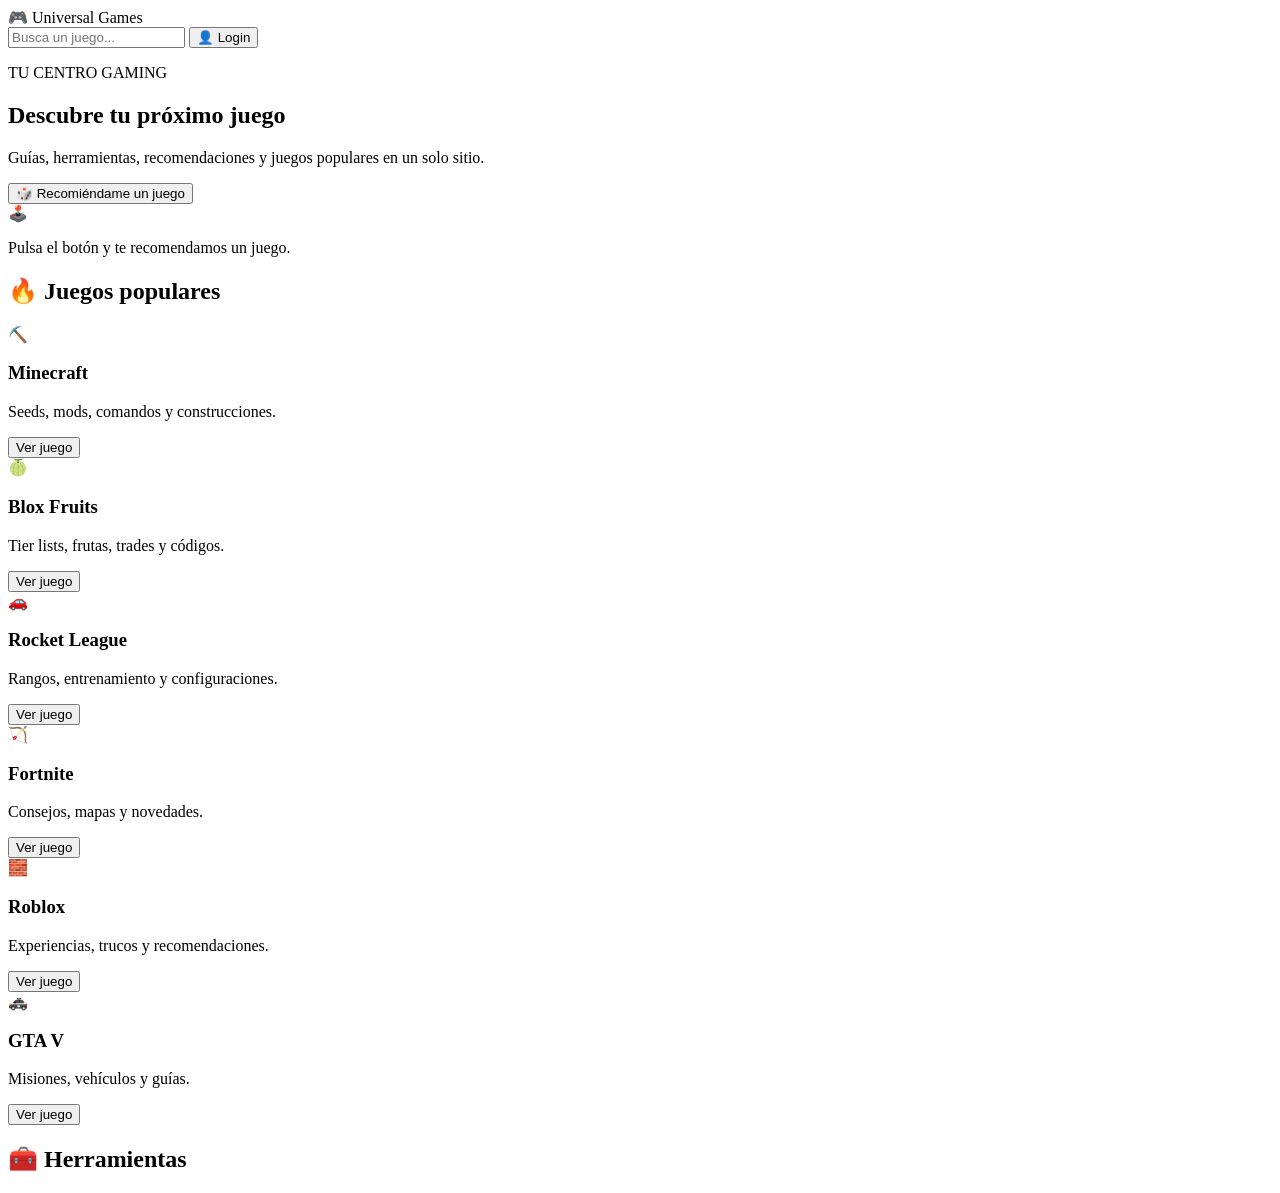
==== index.html @ b6d584dd "Add index.html for Universal Games website This commit adds a new HTML file for the Universal Games " ====
<!DOCTYPE html>
<html lang="es">
<head>
  <meta charset="UTF-8">
  <meta name="viewport" content="width=device-width, initial-scale=1.0">
  <title>Universal Games</title>
  <link rel="stylesheet" href="styles.css">
</head>

<body>

<header class="topbar">
  <div class="logo">🎮 Universal Games</div>

  <input
    id="searchInput"
    class="search"
    type="text"
    placeholder="Busca un juego..."
  >

  <button class="login-btn">👤 Login</button>
</header>


<main>

  <section class="hero">

    <div>
      <p class="eyebrow">TU CENTRO GAMING</p>

      <h1>Descubre tu próximo juego</h1>

      <p class="subtitle">
        Guías, herramientas, recomendaciones y juegos populares
        en un solo sitio.
      </p>

      <button id="recommendBtn" class="primary-btn">
        🎲 Recomiéndame un juego
      </button>
    </div>

    <div class="hero-card">
      <div class="controller">🕹️</div>

      <p id="recommendationText">
        Pulsa el botón y te recomendamos un juego.
      </p>
    </div>

  </section>


  <section>

    <div class="section-title-row">
      <h2>🔥 Juegos populares</h2>
      <span id="resultCount"></span>
    </div>


    <div id="gamesGrid" class="games-grid">


      <article class="game-card" data-name="Minecraft">

        <div class="game-icon">⛏️</div>

        <h3>Minecraft</h3>

        <p>
          Seeds, mods, comandos y construcciones.
        </p>

        <button onclick="showGame('Minecraft')">
          Ver juego
        </button>

      </article>


      <article class="game-card" data-name="Blox Fruits">

        <div class="game-icon">🍈</div>

        <h3>Blox Fruits</h3>

        <p>
          Tier lists, frutas, trades y códigos.
        </p>

        <button onclick="showGame('Blox Fruits')">
          Ver juego
        </button>

      </article>


      <article class="game-card" data-name="Rocket League">

        <div class="game-icon">🚗</div>

        <h3>Rocket League</h3>

        <p>
          Rangos, entrenamiento y configuraciones.
        </p>

        <button onclick="showGame('Rocket League')">
          Ver juego
        </button>

      </article>


      <article class="game-card" data-name="Fortnite">

        <div class="game-icon">🏹</div>

        <h3>Fortnite</h3>

        <p>
          Consejos, mapas y novedades.
        </p>

        <button onclick="showGame('Fortnite')">
          Ver juego
        </button>

      </article>


      <article class="game-card" data-name="Roblox">

        <div class="game-icon">🧱</div>

        <h3>Roblox</h3>

        <p>
          Experiencias, trucos y recomendaciones.
        </p>

        <button onclick="showGame('Roblox')">
          Ver juego
        </button>

      </article>


      <article class="game-card" data-name="GTA V">

        <div class="game-icon">🚓</div>

        <h3>GTA V</h3>

        <p>
          Misiones, vehículos y guías.
        </p>

        <button onclick="showGame('GTA V')">
          Ver juego
        </button>

      </article>

    </div>

  </section>


  <section class="tools-section">

    <h2>🧰 Herramientas</h2>
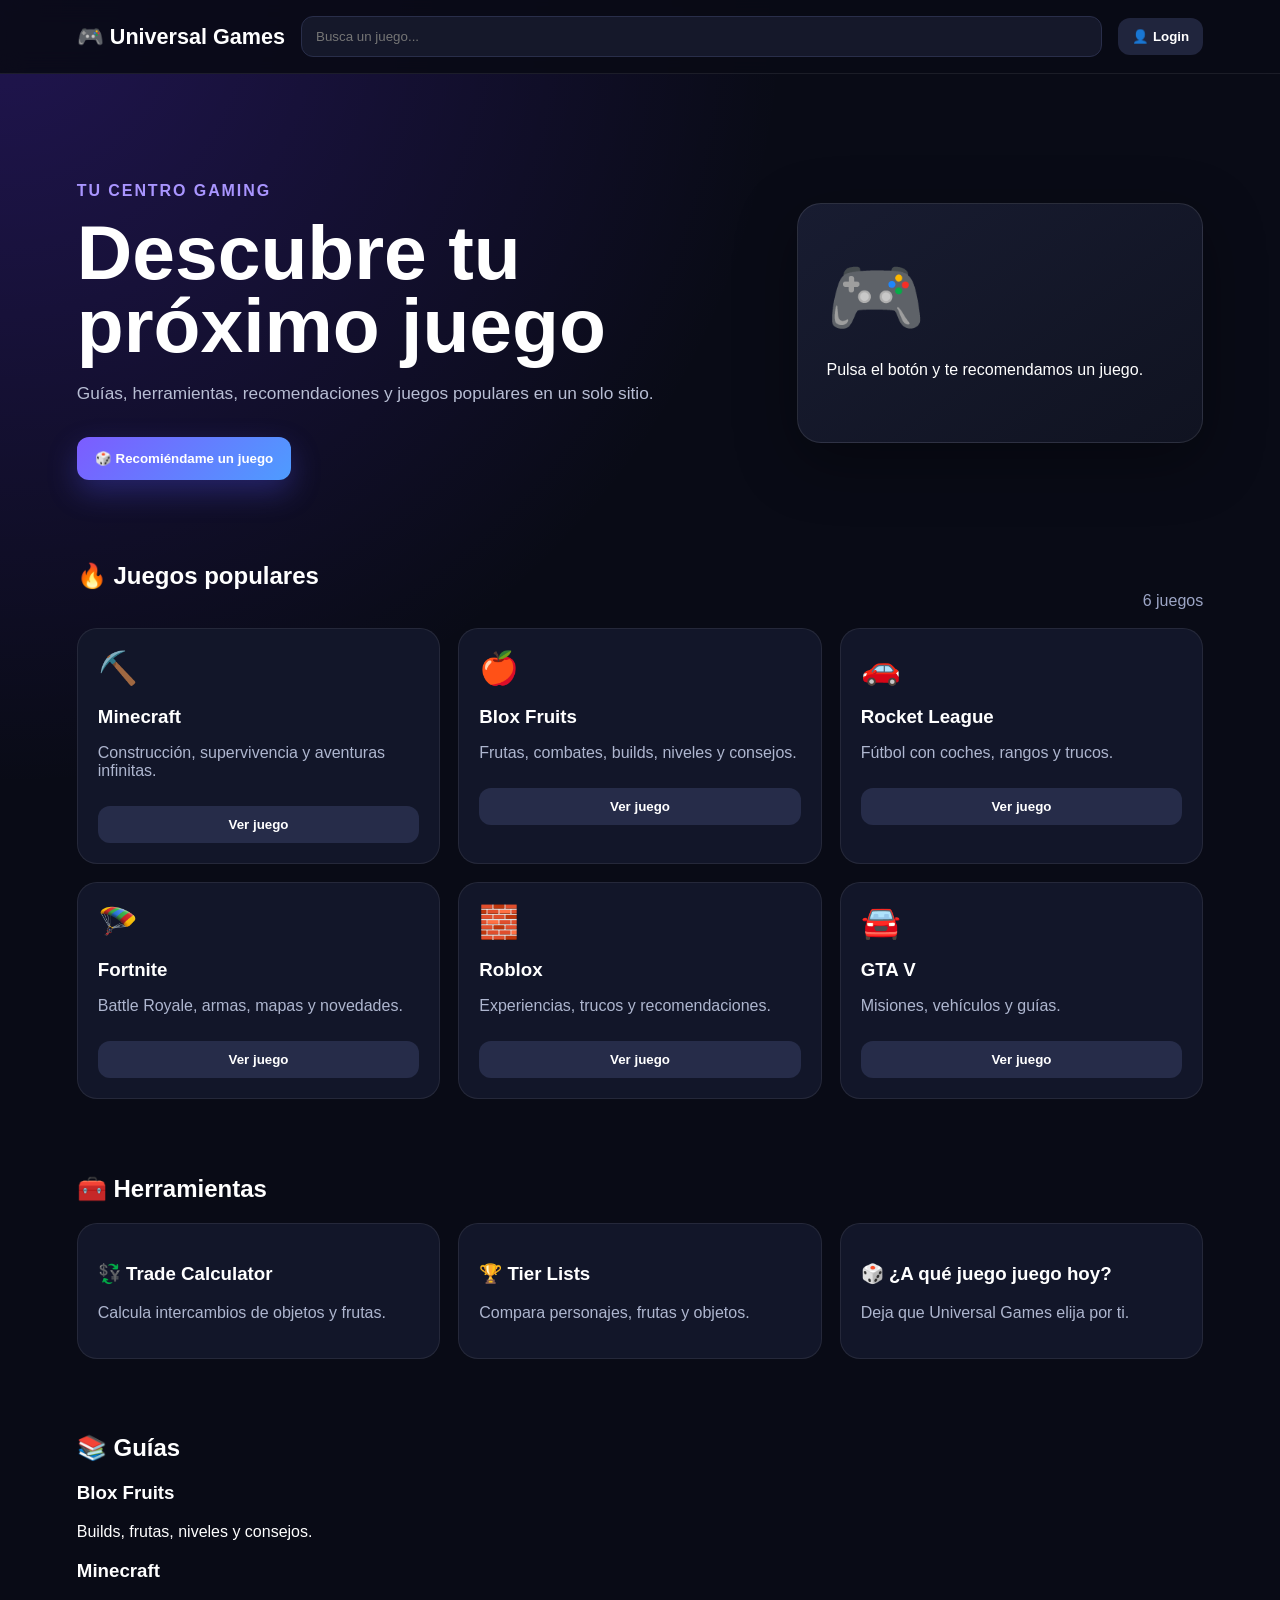
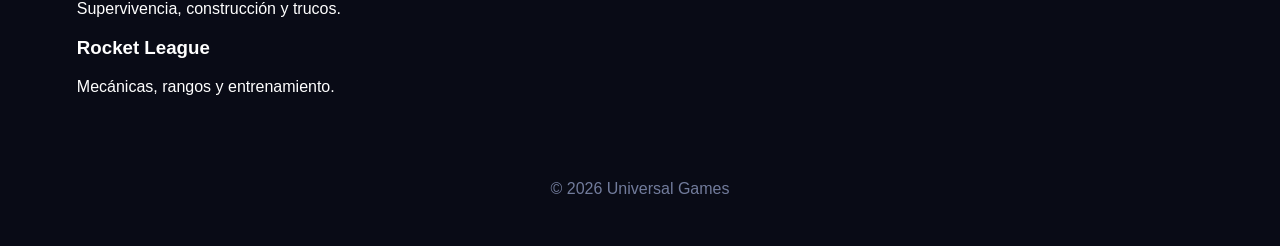
==== commit 9a6ece53: "Refactor index.html for better structure Refactor HTML structure for improved readability and organi" ====
--- a/index.html
+++ b/index.html
@@ -2,176 +2,513 @@
 <html lang="es">
 <head>
   <meta charset="UTF-8">
-  <meta name="viewport" content="width=device-width, initial-scale=1.0">
+
+  <meta
+    name="viewport"
+    content="width=device-width, initial-scale=1.0"
+  >
+
   <title>Universal Games</title>
+
+  <meta
+    name="description"
+    content="Universal Games: recomendaciones, guías, herramientas y juegos populares como Minecraft, Blox Fruits, Rocket League, Fortnite, Roblox y GTA V."
+  >
+
   <link rel="stylesheet" href="styles.css">
 </head>
 
 <body>
 
-<header class="topbar">
-  <div class="logo">🎮 Universal Games</div>
-
-  <input
-    id="searchInput"
-    class="search"
-    type="text"
-    placeholder="Busca un juego..."
-  >
-
-  <button class="login-btn">👤 Login</button>
-</header>
-
-
-<main>
-
-  <section class="hero">
-
-    <div>
-      <p class="eyebrow">TU CENTRO GAMING</p>
-
-      <h1>Descubre tu próximo juego</h1>
-
-      <p class="subtitle">
-        Guías, herramientas, recomendaciones y juegos populares
-        en un solo sitio.
-      </p>
-
-      <button id="recommendBtn" class="primary-btn">
-        🎲 Recomiéndame un juego
-      </button>
+  <header class="topbar">
+    <div class="logo">
+      🎮 Universal Games
     </div>
 
-    <div class="hero-card">
-      <div class="controller">🕹️</div>
-
-      <p id="recommendationText">
-        Pulsa el botón y te recomendamos un juego.
-      </p>
-    </div>
-
-  </section>
-
-
-  <section>
-
-    <div class="section-title-row">
-      <h2>🔥 Juegos populares</h2>
-      <span id="resultCount"></span>
-    </div>
-
-
-    <div id="gamesGrid" class="games-grid">
-
-
-      <article class="game-card" data-name="Minecraft">
-
-        <div class="game-icon">⛏️</div>
-
-        <h3>Minecraft</h3>
-
-        <p>
-          Seeds, mods, comandos y construcciones.
+    <input
+      id="searchInput"
+      class="search"
+      type="text"
+      placeholder="Busca un juego..."
+    >
+
+    <button class="login-btn">
+      👤 Login
+    </button>
+  </header>
+
+
+  <main>
+
+    <section class="hero">
+
+      <div>
+        <p class="eyebrow">
+          TU CENTRO GAMING
         </p>
 
-        <button onclick="showGame('Minecraft')">
-          Ver juego
+        <h1>
+          Descubre tu próximo juego
+        </h1>
+
+        <p class="subtitle">
+          Guías, herramientas, recomendaciones
+          y juegos populares en un solo sitio.
+        </p>
+
+        <button
+          id="recommendBtn"
+          class="primary-btn"
+        >
+          🎲 Recomiéndame un juego
         </button>
-
-      </article>
-
-
-      <article class="game-card" data-name="Blox Fruits">
-
-        <div class="game-icon">🍈</div>
-
-        <h3>Blox Fruits</h3>
-
-        <p>
-          Tier lists, frutas, trades y códigos.
+      </div>
+
+      <div class="hero-card">
+        <div class="controller">
+          🎮
+        </div>
+
+        <p id="recommendationText">
+          Pulsa el botón y te recomendamos un juego.
         </p>
-
-        <button onclick="showGame('Blox Fruits')">
-          Ver juego
-        </button>
-
-      </article>
-
-
-      <article class="game-card" data-name="Rocket League">
-
-        <div class="game-icon">🚗</div>
-
-        <h3>Rocket League</h3>
-
-        <p>
-          Rangos, entrenamiento y configuraciones.
-        </p>
-
-        <button onclick="showGame('Rocket League')">
-          Ver juego
-        </button>
-
-      </article>
-
-
-      <article class="game-card" data-name="Fortnite">
-
-        <div class="game-icon">🏹</div>
-
-        <h3>Fortnite</h3>
-
-        <p>
-          Consejos, mapas y novedades.
-        </p>
-
-        <button onclick="showGame('Fortnite')">
-          Ver juego
-        </button>
-
-      </article>
-
-
-      <article class="game-card" data-name="Roblox">
-
-        <div class="game-icon">🧱</div>
-
-        <h3>Roblox</h3>
-
-        <p>
-          Experiencias, trucos y recomendaciones.
-        </p>
-
-        <button onclick="showGame('Roblox')">
-          Ver juego
-        </button>
-
-      </article>
-
-
-      <article class="game-card" data-name="GTA V">
-
-        <div class="game-icon">🚓</div>
-
-        <h3>GTA V</h3>
-
-        <p>
-          Misiones, vehículos y guías.
-        </p>
-
-        <button onclick="showGame('GTA V')">
-          Ver juego
-        </button>
-
-      </article>
-
-    </div>
-
-  </section>
-
-
-  <section class="tools-section">
-
-    <h2>🧰 Herramientas</h2>
-
-   
+      </div>
+
+    </section>
+
+
+    <section>
+
+      <div class="section-title-row">
+        <h2>
+          🔥 Juegos populares
+        </h2>
+
+        <span id="resultCount">
+          6 juegos
+        </span>
+      </div>
+
+
+      <div class="games-grid">
+
+        <article
+          class="game-card"
+          data-name="Minecraft"
+        >
+          <div class="game-icon">
+            ⛏️
+          </div>
+
+          <h3>
+            Minecraft
+          </h3>
+
+          <p>
+            Construcción, supervivencia
+            y aventuras infinitas.
+          </p>
+
+          <button
+            onclick="showGame('Minecraft')"
+          >
+            Ver juego
+          </button>
+        </article>
+
+
+        <article
+          class="game-card"
+          data-name="Blox Fruits"
+        >
+          <div class="game-icon">
+            🍎
+          </div>
+
+          <h3>
+            Blox Fruits
+          </h3>
+
+          <p>
+            Frutas, combates, builds,
+            niveles y consejos.
+          </p>
+
+          <button
+            onclick="showGame('Blox Fruits')"
+          >
+            Ver juego
+          </button>
+        </article>
+
+
+        <article
+          class="game-card"
+          data-name="Rocket League"
+        >
+          <div class="game-icon">
+            🚗
+          </div>
+
+          <h3>
+            Rocket League
+          </h3>
+
+          <p>
+            Fútbol con coches,
+            rangos y trucos.
+          </p>
+
+          <button
+            onclick="showGame('Rocket League')"
+          >
+            Ver juego
+          </button>
+        </article>
+
+
+        <article
+          class="game-card"
+          data-name="Fortnite"
+        >
+          <div class="game-icon">
+            🪂
+          </div>
+
+          <h3>
+            Fortnite
+          </h3>
+
+          <p>
+            Battle Royale,
+            armas, mapas y novedades.
+          </p>
+
+          <button
+            onclick="showGame('Fortnite')"
+          >
+            Ver juego
+          </button>
+        </article>
+
+
+        <article
+          class="game-card"
+          data-name="Roblox"
+        >
+          <div class="game-icon">
+            🧱
+          </div>
+
+          <h3>
+            Roblox
+          </h3>
+
+          <p>
+            Experiencias,
+            trucos y recomendaciones.
+          </p>
+
+          <button
+            onclick="showGame('Roblox')"
+          >
+            Ver juego
+          </button>
+        </article>
+
+
+        <article
+          class="game-card"
+          data-name="GTA V"
+        >
+          <div class="game-icon">
+            🚘
+          </div>
+
+          <h3>
+            GTA V
+          </h3>
+
+          <p>
+            Misiones,
+            vehículos y guías.
+          </p>
+
+          <button
+            onclick="showGame('GTA V')"
+          >
+            Ver juego
+          </button>
+        </article>
+
+      </div>
+
+    </section>
+
+
+    <section class="tools-section">
+
+      <h2>
+        🧰 Herramientas
+      </h2>
+
+      <div class="tools-grid">
+
+        <div
+          class="tool-card"
+          onclick="showTool('Trade Calculator')"
+        >
+          <h3>
+            💱 Trade Calculator
+          </h3>
+
+          <p>
+            Calcula intercambios
+            de objetos y frutas.
+          </p>
+        </div>
+
+
+        <div
+          class="tool-card"
+          onclick="showTool('Tier Lists')"
+        >
+          <h3>
+            🏆 Tier Lists
+          </h3>
+
+          <p>
+            Compara personajes,
+            frutas y objetos.
+          </p>
+        </div>
+
+
+        <div
+          class="tool-card"
+          onclick="randomGame()"
+        >
+          <h3>
+            🎲 ¿A qué juego juego hoy?
+          </h3>
+
+          <p>
+            Deja que Universal Games
+            elija por ti.
+          </p>
+        </div>
+
+      </div>
+
+    </section>
+
+
+    <section class="guides-section">
+
+      <h2>
+        📚 Guías
+      </h2>
+
+      <div class="guides-grid">
+
+        <div class="guide-card">
+          <h3>
+            Blox Fruits
+          </h3>
+
+          <p>
+            Builds, frutas,
+            niveles y consejos.
+          </p>
+        </div>
+
+
+        <div class="guide-card">
+          <h3>
+            Minecraft
+          </h3>
+
+          <p>
+            Supervivencia,
+            construcción y trucos.
+          </p>
+        </div>
+
+
+        <div class="guide-card">
+          <h3>
+            Rocket League
+          </h3>
+
+          <p>
+            Mecánicas,
+            rangos y entrenamiento.
+          </p>
+        </div>
+
+      </div>
+
+    </section>
+
+  </main>
+
+
+  <footer>
+    <p>
+      © 2026 Universal Games
+    </p>
+  </footer>
+
+
+  <script>
+    document.addEventListener("DOMContentLoaded", function () {
+
+      const searchInput =
+        document.getElementById("searchInput");
+
+      const cards =
+        document.querySelectorAll(".game-card");
+
+      const resultCount =
+        document.getElementById("resultCount");
+
+      const recommendBtn =
+        document.getElementById("recommendBtn");
+
+      const recommendationText =
+        document.getElementById("recommendationText");
+
+
+      const games = [
+        "Minecraft",
+        "Blox Fruits",
+        "Rocket League",
+        "Fortnite",
+        "Roblox",
+        "GTA V"
+      ];
+
+
+      function updateCount() {
+
+        let visible = 0;
+
+        cards.forEach(function (card) {
+
+          if (card.style.display !== "none") {
+            visible++;
+          }
+
+        });
+
+        resultCount.textContent =
+          visible + " juegos";
+      }
+
+
+      searchInput.addEventListener(
+        "input",
+        function () {
+
+          const query =
+            searchInput.value
+              .trim()
+              .toLowerCase();
+
+          cards.forEach(function (card) {
+
+            const name =
+              card.dataset.name
+                .toLowerCase();
+
+            if (name.includes(query)) {
+
+              card.style.display = "";
+
+            } else {
+
+              card.style.display = "none";
+
+            }
+
+          });
+
+          updateCount();
+
+        }
+      );
+
+
+      recommendBtn.addEventListener(
+        "click",
+        function () {
+
+          const randomGame =
+            games[
+              Math.floor(
+                Math.random() * games.length
+              )
+            ];
+
+          recommendationText.textContent =
+            "🎮 Hoy te recomiendo jugar a: "
+            + randomGame;
+
+        }
+      );
+
+
+      updateCount();
+
+    });
+
+
+    function showGame(name) {
+
+      alert(
+        "🎮 Próximamente tendremos una página completa de "
+        + name
+      );
+
+    }
+
+
+    function showTool(name) {
+
+      alert(
+        "🧰 La herramienta "
+        + name
+        + " estará disponible próximamente."
+      );
+
+    }
+
+
+    function randomGame() {
+
+      const games = [
+        "Minecraft",
+        "Blox Fruits",
+        "Rocket League",
+        "Fortnite",
+        "Roblox",
+        "GTA V"
+      ];
+
+      const game =
+        games[
+          Math.floor(
+            Math.random() * games.length
+          )
+        ];
+
+      alert(
+        "🎲 Hoy podrías jugar a: "
+        + game
+      );
+
+    }
+  </script>
+
+</body>
+</html>
--- a/styles.css
+++ b/styles.css
@@ -0,0 +1,397 @@
+* {
+  box-sizing: border-box;
+}
+
+body {
+  margin: 0;
+  font-family: Arial, Helvetica, sans-serif;
+  background:
+    radial-gradient(circle at top left,
+    rgba(102, 51, 255, 0.25),
+    transparent 35%),
+    #090b16;
+  color: white;
+}
+
+/* BARRA SUPERIOR */
+
+.topbar {
+  position: sticky;
+  top: 0;
+  z-index: 10;
+
+  display: flex;
+  gap: 16px;
+  align-items: center;
+
+  padding: 16px 6vw;
+
+  background: rgba(9, 11, 22, 0.90);
+
+  backdrop-filter: blur(12px);
+
+  border-bottom:
+    1px solid rgba(255, 255, 255, 0.08);
+}
+
+.logo {
+  font-size: 1.35rem;
+  font-weight: 800;
+  white-space: nowrap;
+}
+
+.search {
+  flex: 1;
+  min-width: 0;
+
+  background: #15182a;
+  color: white;
+
+  border: 1px solid #292e4a;
+  border-radius: 12px;
+
+  padding: 12px 14px;
+
+  outline: none;
+}
+
+.search:focus {
+  border-color: #7c5cff;
+}
+
+.login-btn {
+  cursor: pointer;
+
+  padding: 11px 14px;
+
+  border: 0;
+  border-radius: 12px;
+
+  background: #20253d;
+  color: white;
+
+  font-weight: bold;
+}
+
+/* CONTENIDO */
+
+main {
+  width: min(1180px, 88vw);
+  margin: auto;
+}
+
+/* PORTADA */
+
+.hero {
+  min-height: 52vh;
+
+  display: grid;
+
+  grid-template-columns:
+    1.35fr 0.8fr;
+
+  gap: 36px;
+
+  align-items: center;
+
+  padding: 72px 0 42px;
+}
+
+.eyebrow {
+  color: #a995ff;
+
+  font-weight: 800;
+
+  letter-spacing: 0.12em;
+}
+
+h1 {
+  margin: 0 0 18px;
+
+  font-size:
+    clamp(2.5rem, 6vw, 5.5rem);
+
+  line-height: 0.95;
+}
+
+.subtitle {
+  color: #b8bed4;
+
+  max-width: 650px;
+
+  font-size: 1.08rem;
+
+  line-height: 1.6;
+}
+
+.primary-btn {
+  margin-top: 12px;
+
+  padding: 14px 18px;
+
+  cursor: pointer;
+
+  border: 0;
+
+  border-radius: 12px;
+
+  color: white;
+
+  font-weight: bold;
+
+  background:
+    linear-gradient(
+      135deg,
+      #7c5cff,
+      #4e9cff
+    );
+
+  box-shadow:
+    0 12px 30px
+    rgba(85, 87, 255, 0.30);
+}
+
+/* TARJETA PORTADA */
+
+.hero-card {
+  min-height: 240px;
+
+  background:
+    linear-gradient(
+      145deg,
+      #181c31,
+      #101321
+    );
+
+  border:
+    1px solid rgba(255,255,255,0.10);
+
+  border-radius: 24px;
+
+  padding: 28px;
+
+  display: flex;
+
+  flex-direction: column;
+
+  justify-content: center;
+
+  box-shadow:
+    0 18px 60px
+    rgba(0,0,0,0.35);
+}
+
+.controller {
+  font-size: 5rem;
+}
+
+/* JUEGOS */
+
+.section-title-row {
+  display: flex;
+
+  justify-content: space-between;
+
+  align-items: end;
+
+  gap: 20px;
+}
+
+#resultCount {
+  color: #9da6c6;
+}
+
+.games-grid {
+  display: grid;
+
+  grid-template-columns:
+    repeat(3, 1fr);
+
+  gap: 18px;
+
+  margin-top: 18px;
+}
+
+.game-card {
+  background:
+    rgba(20, 24, 43, 0.95);
+
+  border:
+    1px solid rgba(255,255,255,0.08);
+
+  border-radius: 20px;
+
+  padding: 20px;
+
+  transition:
+    transform 0.18s ease,
+    border-color 0.18s ease;
+}
+
+.game-card:hover {
+  transform: translateY(-4px);
+
+  border-color:
+    rgba(124, 92, 255, 0.65);
+}
+
+.game-icon {
+  font-size: 2rem;
+}
+
+.game-card h3 {
+  margin-bottom: 8px;
+}
+
+.game-card p {
+  color: #aeb6cf;
+}
+
+.game-card button {
+  margin-top: 10px;
+
+  width: 100%;
+
+  padding: 11px;
+
+  cursor: pointer;
+
+  border: 0;
+
+  border-radius: 12px;
+
+  background: #262c49;
+
+  color: white;
+
+  font-weight: bold;
+}
+
+.game-card button:hover {
+  background: #343c63;
+}
+
+/* HERRAMIENTAS */
+
+.tools-section {
+  padding-top: 56px;
+}
+
+.tools-grid {
+  display: grid;
+
+  grid-template-columns:
+    repeat(3, 1fr);
+
+  gap: 18px;
+
+  margin-top: 18px;
+}
+
+.tool-card {
+  background:
+    rgba(20, 24, 43, 0.95);
+
+  border:
+    1px solid rgba(255,255,255,0.08);
+
+  border-radius: 20px;
+
+  padding: 20px;
+}
+
+.tool-card:hover {
+  transform: translateY(-4px);
+
+  border-color:
+    rgba(124,92,255,0.65);
+}
+
+.tool-card p {
+  color: #aeb6cf;
+}
+
+/* GUIAS */
+
+.guides-section {
+  padding-top: 56px;
+}
+
+.guide-list {
+  display: grid;
+
+  gap: 12px;
+
+  margin-top: 16px;
+}
+
+.guide-list > div {
+  display: flex;
+
+  justify-content: space-between;
+
+  gap: 20px;
+
+  padding: 18px;
+
+  border-radius: 14px;
+
+  background: #14182b;
+
+  border:
+    1px solid rgba(255,255,255,0.07);
+}
+
+.guide-list span {
+  color: #aeb6cf;
+}
+
+/* PIE DE PAGINA */
+
+footer {
+  text-align: center;
+
+  color: #727c9c;
+
+  padding: 52px 20px 32px;
+}
+
+/* BUSCADOR */
+
+.hidden {
+  display: none;
+}
+
+/* MOVIL */
+
+@media (max-width: 800px) {
+
+  .topbar {
+    flex-wrap: wrap;
+  }
+
+  .search {
+    order: 3;
+    flex-basis: 100%;
+  }
+
+  .hero {
+    grid-template-columns: 1fr;
+
+    padding-top: 46px;
+  }
+
+  .games-grid {
+    grid-template-columns: 1fr;
+  }
+
+  .tools-grid {
+    grid-template-columns: 1fr;
+  }
+
+  .guide-list > div {
+    flex-direction: column;
+
+    gap: 6px;
+  }
+}
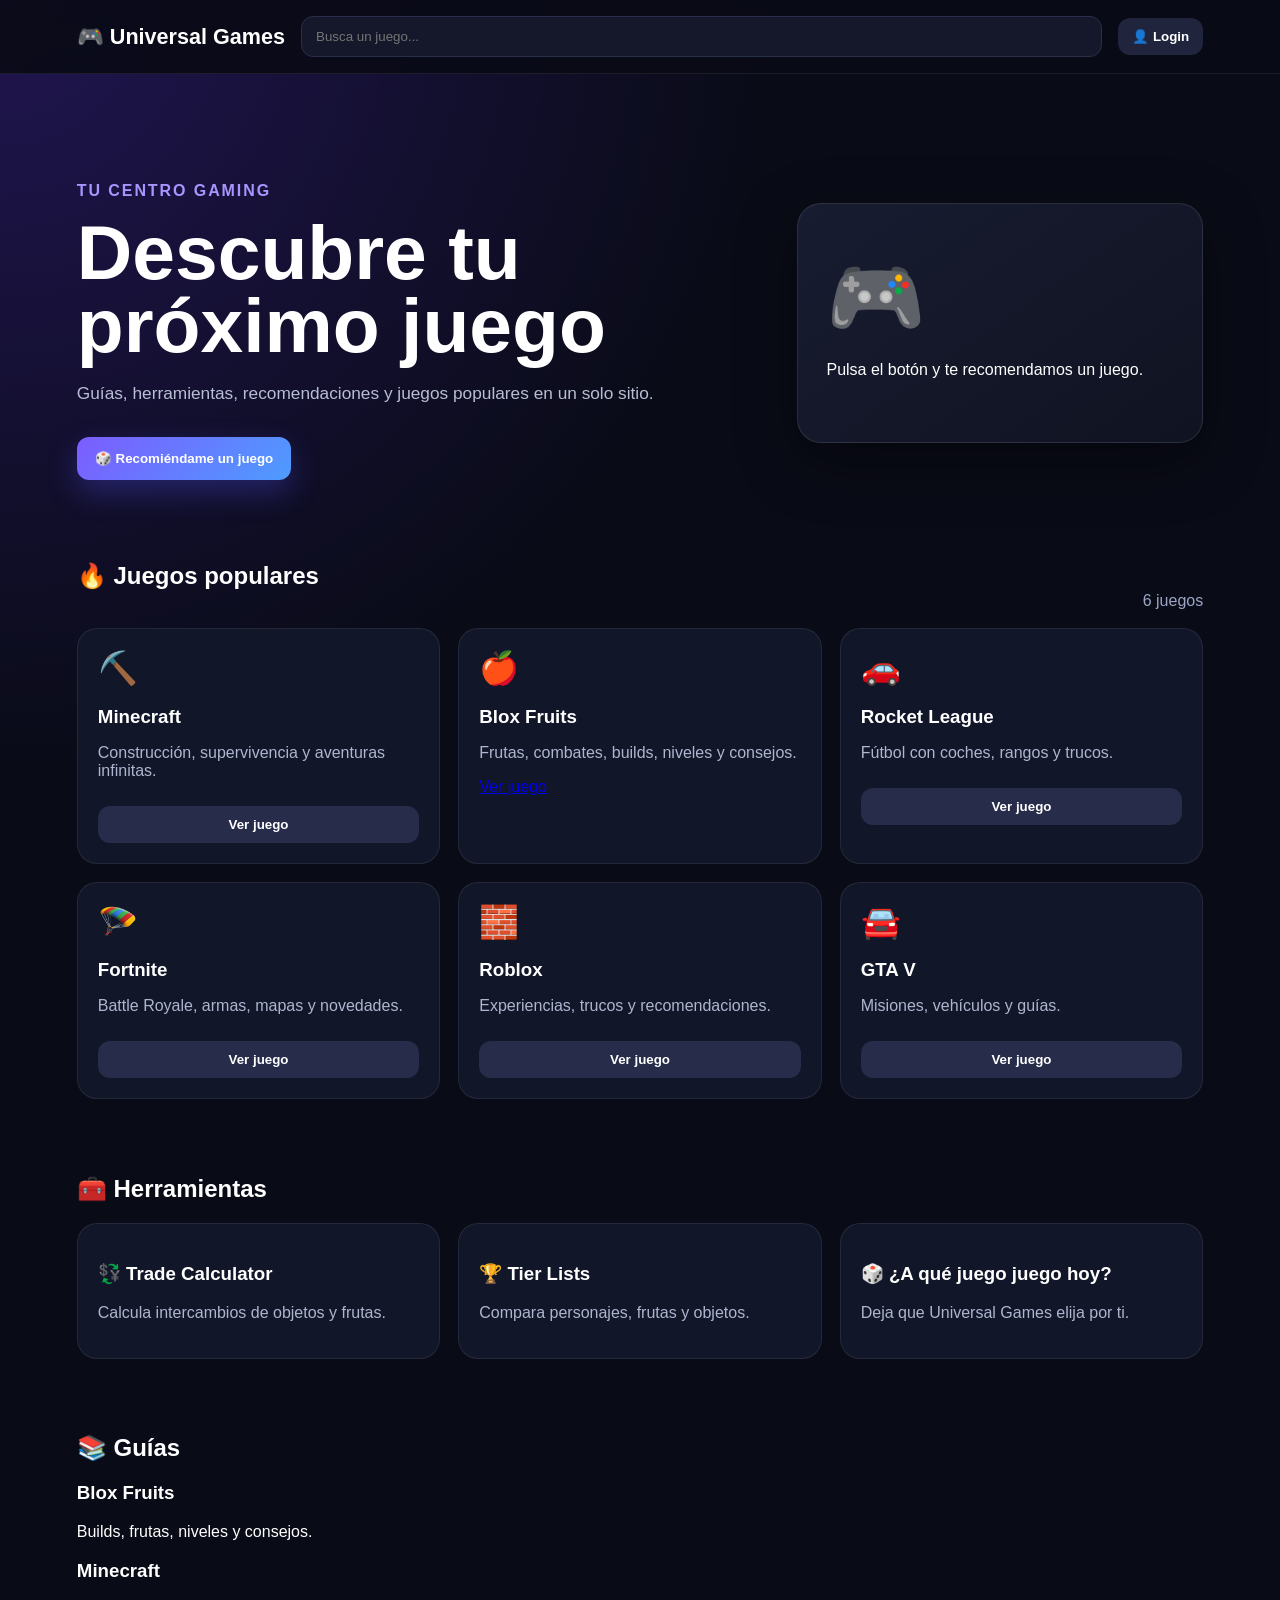
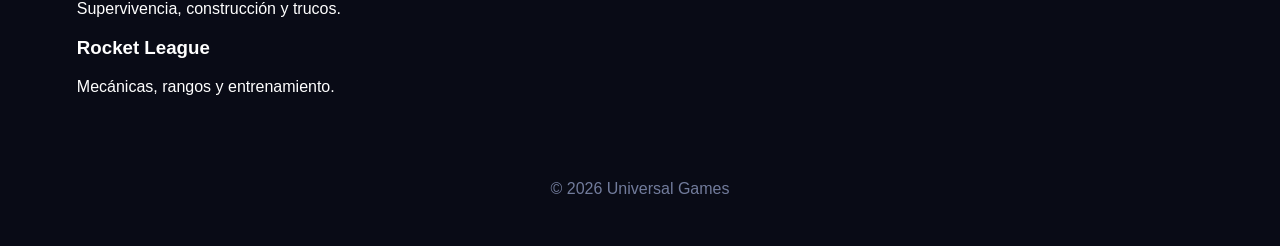
==== commit d079d3e9: "Replace button with link to 'Blox Fruits' page" ====
--- a/index.html
+++ b/index.html
@@ -134,11 +134,9 @@
             niveles y consejos.
           </p>
 
-          <button
-            onclick="showGame('Blox Fruits')"
-          >
-            Ver juego
-          </button>
+          <a href="blox-fruits.html">
+          Ver juego
+          </a>
         </article>
 
 
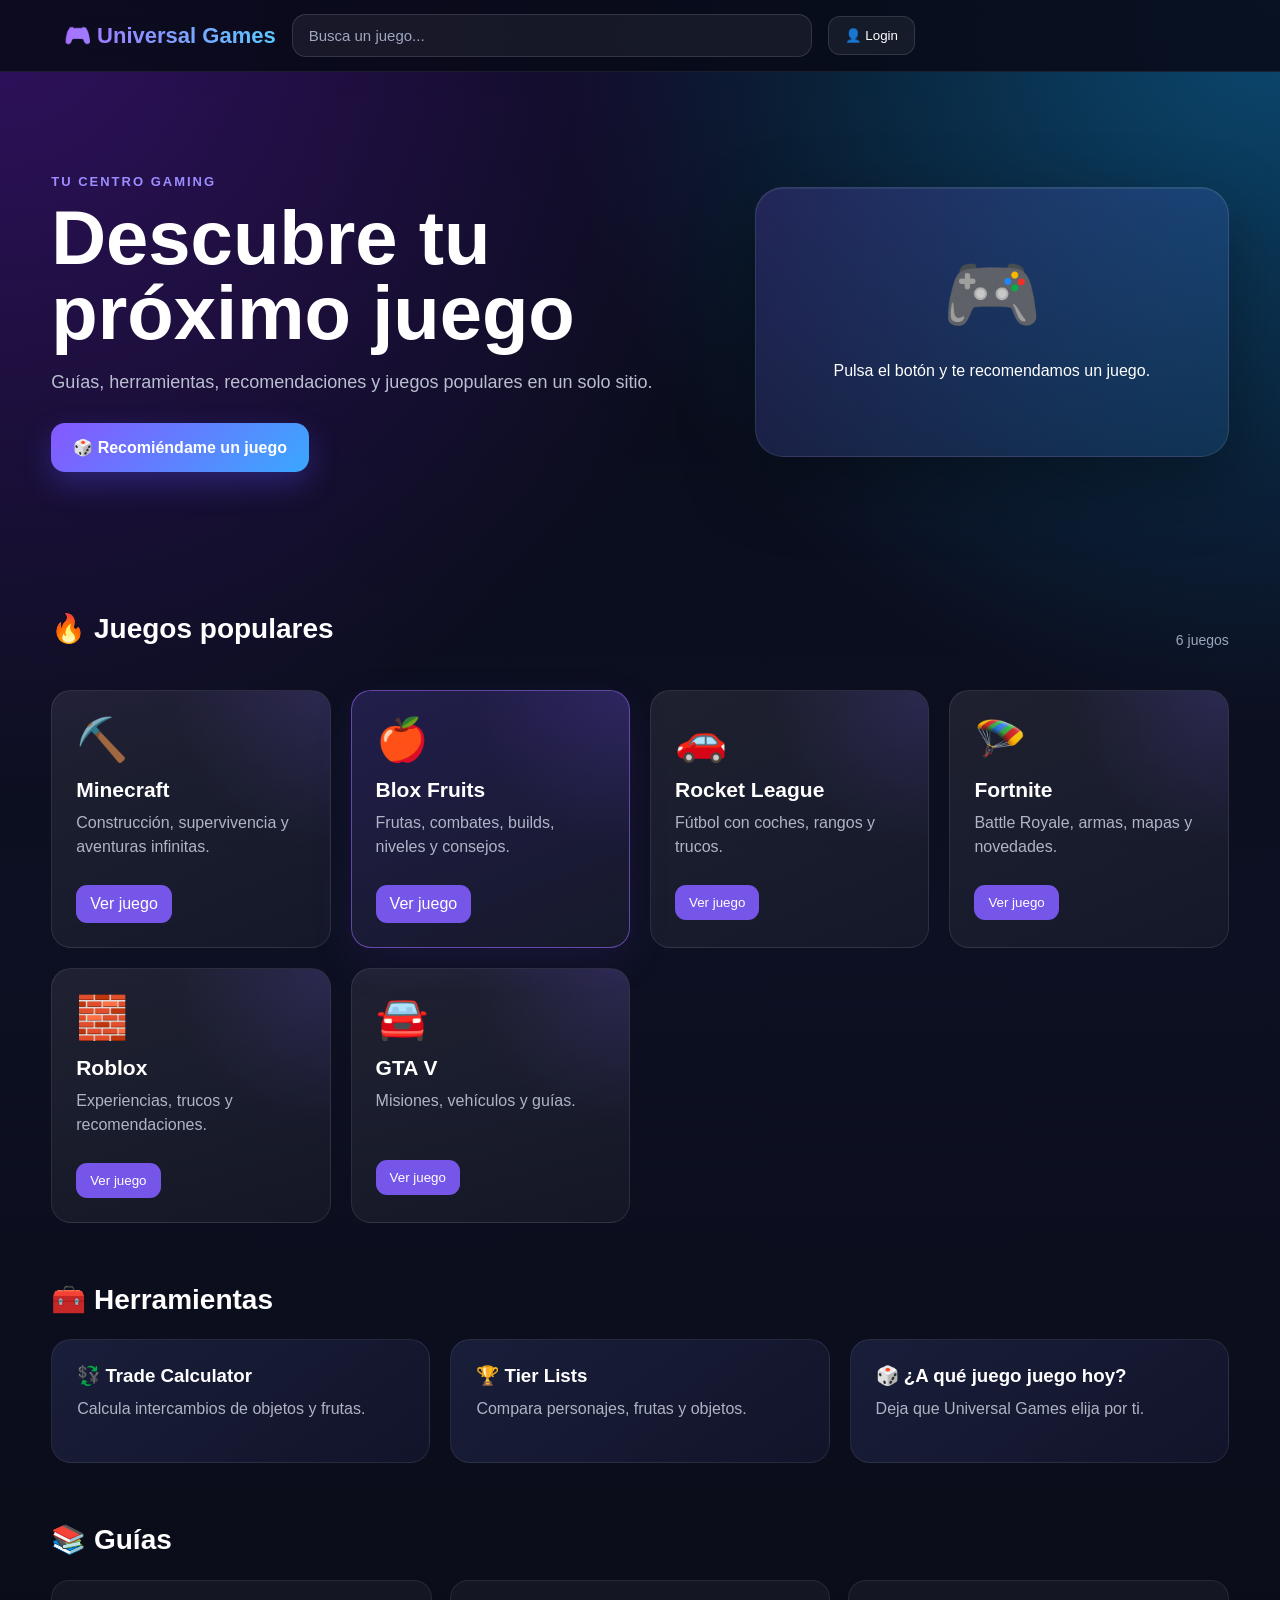
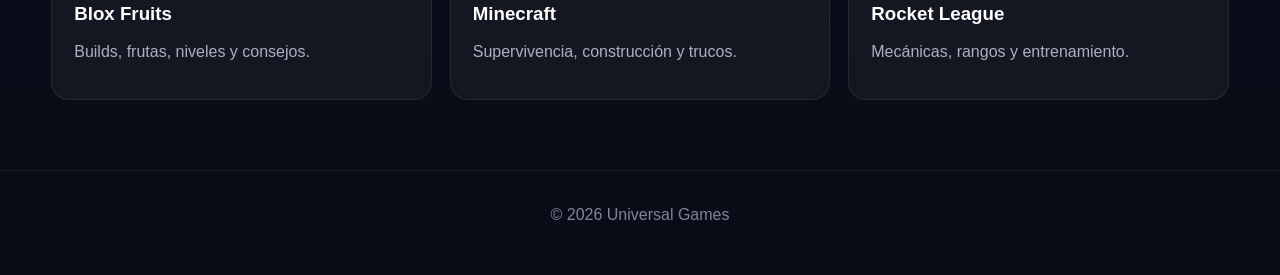
==== commit 44fb9d5c: "Replace button with link to Minecraft game" ====
--- a/index.html
+++ b/index.html
@@ -109,11 +109,10 @@
             y aventuras infinitas.
           </p>
 
-          <button
-            onclick="showGame('Minecraft')"
-          >
-            Ver juego
-          </button>
+          <a href="minecraft.html">Ver juego</a>
+          
+            
+          
         </article>
 
 
--- a/styles.css
+++ b/styles.css
@@ -1,397 +1,527 @@
 * {
   box-sizing: border-box;
+}
+
+html {
+  scroll-behavior: smooth;
 }
 
 body {
   margin: 0;
   font-family: Arial, Helvetica, sans-serif;
+  color: #ffffff;
   background:
-    radial-gradient(circle at top left,
-    rgba(102, 51, 255, 0.25),
-    transparent 35%),
-    #090b16;
-  color: white;
-}
-
-/* BARRA SUPERIOR */
+    radial-gradient(circle at top left, #30115f 0%, transparent 35%),
+    radial-gradient(circle at top right, #0b4a72 0%, transparent 32%),
+    linear-gradient(180deg, #080b18 0%, #0d1022 50%, #090b16 100%);
+  min-height: 100vh;
+}
+
+
+/* =========================
+   CABECERA
+========================= */
 
 .topbar {
   position: sticky;
   top: 0;
-  z-index: 10;
+  z-index: 1000;
 
   display: flex;
+  align-items: center;
   gap: 16px;
-  align-items: center;
-
-  padding: 16px 6vw;
-
-  background: rgba(9, 11, 22, 0.90);
-
-  backdrop-filter: blur(12px);
-
-  border-bottom:
-    1px solid rgba(255, 255, 255, 0.08);
+
+  padding: 14px 5%;
+
+  background: rgba(8, 11, 24, 0.88);
+  backdrop-filter: blur(14px);
+
+  border-bottom: 1px solid rgba(255,255,255,0.08);
 }
 
 .logo {
-  font-size: 1.35rem;
+  font-size: 22px;
   font-weight: 800;
   white-space: nowrap;
+
+  background: linear-gradient(
+    90deg,
+    #a970ff,
+    #5ac8ff
+  );
+
+  -webkit-background-clip: text;
+  -webkit-text-fill-color: transparent;
 }
 
 .search {
   flex: 1;
-  min-width: 0;
-
-  background: #15182a;
+  max-width: 520px;
+
+  padding: 12px 16px;
+
+  border: 1px solid rgba(255,255,255,0.12);
+  border-radius: 14px;
+
+  background: rgba(255,255,255,0.06);
   color: white;
 
-  border: 1px solid #292e4a;
+  outline: none;
+  font-size: 15px;
+}
+
+.search::placeholder {
+  color: #9fa7c0;
+}
+
+.search:focus {
+  border-color: #8a63ff;
+  box-shadow: 0 0 0 3px rgba(138,99,255,0.12);
+}
+
+.login-btn {
+  padding: 11px 16px;
+
+  border: 1px solid rgba(255,255,255,0.12);
   border-radius: 12px;
 
-  padding: 12px 14px;
-
-  outline: none;
-}
-
-.search:focus {
-  border-color: #7c5cff;
-}
-
-.login-btn {
+  color: white;
+  background: rgba(255,255,255,0.06);
+
   cursor: pointer;
-
-  padding: 11px 14px;
-
-  border: 0;
-  border-radius: 12px;
-
-  background: #20253d;
+}
+
+
+/* =========================
+   CONTENIDO GENERAL
+========================= */
+
+main {
+  width: min(1180px, 92%);
+  margin: auto;
+}
+
+section {
+  margin-bottom: 60px;
+}
+
+h1,
+h2,
+h3,
+p {
+  margin-top: 0;
+}
+
+h2 {
+  font-size: 28px;
+}
+
+
+/* =========================
+   HERO
+========================= */
+
+.hero {
+  min-height: 480px;
+
+  display: grid;
+  grid-template-columns: 1.4fr 1fr;
+  align-items: center;
+  gap: 40px;
+
+  padding: 70px 0 50px;
+}
+
+.eyebrow {
+  display: inline-block;
+
+  margin-bottom: 12px;
+
+  font-size: 13px;
+  font-weight: 800;
+  letter-spacing: 2px;
+
+  color: #9d8cff;
+}
+
+.hero h1 {
+  max-width: 700px;
+
+  margin-bottom: 18px;
+
+  font-size: clamp(42px, 7vw, 76px);
+  line-height: 0.98;
+}
+
+.subtitle {
+  max-width: 620px;
+
+  margin-bottom: 26px;
+
+  color: #b9bfd0;
+  font-size: 18px;
+  line-height: 1.6;
+}
+
+.primary-btn {
+  padding: 15px 22px;
+
+  border: none;
+  border-radius: 14px;
+
   color: white;
-
-  font-weight: bold;
-}
-
-/* CONTENIDO */
-
-main {
-  width: min(1180px, 88vw);
-  margin: auto;
-}
-
-/* PORTADA */
-
-.hero {
-  min-height: 52vh;
-
-  display: grid;
-
-  grid-template-columns:
-    1.35fr 0.8fr;
-
-  gap: 36px;
-
+  font-size: 16px;
+  font-weight: 700;
+
+  background: linear-gradient(
+    135deg,
+    #8657ff,
+    #3aa8ff
+  );
+
+  box-shadow: 0 12px 30px rgba(85,84,255,0.30);
+
+  cursor: pointer;
+
+  transition:
+    transform .2s ease,
+    box-shadow .2s ease;
+}
+
+.primary-btn:hover {
+  transform: translateY(-3px);
+  box-shadow: 0 18px 40px rgba(85,84,255,0.42);
+}
+
+.hero-card {
+  min-height: 270px;
+
+  display: flex;
+  flex-direction: column;
   align-items: center;
-
-  padding: 72px 0 42px;
-}
-
-.eyebrow {
-  color: #a995ff;
-
-  font-weight: 800;
-
-  letter-spacing: 0.12em;
-}
-
-h1 {
-  margin: 0 0 18px;
-
-  font-size:
-    clamp(2.5rem, 6vw, 5.5rem);
-
-  line-height: 0.95;
-}
-
-.subtitle {
-  color: #b8bed4;
-
-  max-width: 650px;
-
-  font-size: 1.08rem;
-
-  line-height: 1.6;
-}
-
-.primary-btn {
-  margin-top: 12px;
-
-  padding: 14px 18px;
-
-  cursor: pointer;
-
-  border: 0;
-
-  border-radius: 12px;
-
-  color: white;
-
-  font-weight: bold;
-
-  background:
-    linear-gradient(
-      135deg,
-      #7c5cff,
-      #4e9cff
-    );
-
-  box-shadow:
-    0 12px 30px
-    rgba(85, 87, 255, 0.30);
-}
-
-/* TARJETA PORTADA */
-
-.hero-card {
-  min-height: 240px;
+  justify-content: center;
+
+  padding: 30px;
+
+  border-radius: 28px;
 
   background:
     linear-gradient(
       145deg,
-      #181c31,
-      #101321
+      rgba(134,87,255,0.20),
+      rgba(58,168,255,0.12)
     );
 
-  border:
-    1px solid rgba(255,255,255,0.10);
-
-  border-radius: 24px;
-
-  padding: 28px;
-
-  display: flex;
-
-  flex-direction: column;
-
-  justify-content: center;
+  border: 1px solid rgba(255,255,255,0.10);
 
   box-shadow:
-    0 18px 60px
-    rgba(0,0,0,0.35);
+    0 25px 70px rgba(0,0,0,0.35),
+    inset 0 1px 0 rgba(255,255,255,0.08);
+
+  text-align: center;
 }
 
 .controller {
-  font-size: 5rem;
-}
-
-/* JUEGOS */
+  font-size: 80px;
+  margin-bottom: 20px;
+}
+
+
+/* =========================
+   TÍTULOS SECCIONES
+========================= */
 
 .section-title-row {
   display: flex;
-
+  align-items: center;
   justify-content: space-between;
-
-  align-items: end;
-
-  gap: 20px;
+  gap: 15px;
+
+  margin-bottom: 22px;
 }
 
 #resultCount {
-  color: #9da6c6;
-}
+  color: #9da6be;
+  font-size: 14px;
+}
+
+
+/* =========================
+   TARJETAS DE JUEGOS
+========================= */
 
 .games-grid {
   display: grid;
-
   grid-template-columns:
-    repeat(3, 1fr);
-
-  gap: 18px;
-
-  margin-top: 18px;
+    repeat(auto-fit, minmax(220px, 1fr));
+  gap: 20px;
 }
 
 .game-card {
+  position: relative;
+  overflow: hidden;
+
+  padding: 24px;
+
+  border-radius: 20px;
+
   background:
-    rgba(20, 24, 43, 0.95);
-
-  border:
-    1px solid rgba(255,255,255,0.08);
-
-  border-radius: 20px;
-
-  padding: 20px;
+    linear-gradient(
+      160deg,
+      rgba(255,255,255,0.08),
+      rgba(255,255,255,0.035)
+    );
+
+  border: 1px solid rgba(255,255,255,0.09);
 
   transition:
-    transform 0.18s ease,
-    border-color 0.18s ease;
+    transform .22s ease,
+    border-color .22s ease,
+    box-shadow .22s ease;
+}
+
+.game-card::before {
+  content: "";
+
+  position: absolute;
+  inset: 0;
+
+  background:
+    radial-gradient(
+      circle at top right,
+      rgba(124,92,255,0.16),
+      transparent 42%
+    );
+
+  pointer-events: none;
 }
 
 .game-card:hover {
-  transform: translateY(-4px);
-
-  border-color:
-    rgba(124, 92, 255, 0.65);
+  transform: translateY(-6px);
+
+  border-color: rgba(143,107,255,0.40);
+
+  box-shadow:
+    0 20px 45px rgba(0,0,0,0.30);
 }
 
 .game-icon {
-  font-size: 2rem;
+  font-size: 42px;
+  margin-bottom: 14px;
 }
 
 .game-card h3 {
-  margin-bottom: 8px;
+  font-size: 21px;
+  margin-bottom: 9px;
 }
 
 .game-card p {
-  color: #aeb6cf;
-}
-
-.game-card button {
+  min-height: 45px;
+
+  color: #aeb5c7;
+  line-height: 1.5;
+}
+
+.game-card button,
+.game-card a {
+  display: inline-block;
+
   margin-top: 10px;
-
-  width: 100%;
-
-  padding: 11px;
+  padding: 10px 14px;
+
+  border: none;
+  border-radius: 11px;
+
+  text-decoration: none;
+
+  color: white;
+  background: #7656e8;
 
   cursor: pointer;
 
-  border: 0;
-
-  border-radius: 12px;
-
-  background: #262c49;
-
-  color: white;
-
-  font-weight: bold;
-}
-
-.game-card button:hover {
-  background: #343c63;
-}
-
-/* HERRAMIENTAS */
-
-.tools-section {
-  padding-top: 56px;
-}
+  transition: .2s ease;
+}
+
+.game-card button:hover,
+.game-card a:hover {
+  background: #8f6cff;
+  transform: translateY(-2px);
+}
+
+
+/* Blox Fruits destacado */
+
+.game-card[data-name="Blox Fruits"] {
+  border: 1px solid rgba(161,110,255,0.55);
+
+  background:
+    linear-gradient(
+      160deg,
+      rgba(124,92,255,0.20),
+      rgba(255,255,255,0.04)
+    );
+
+  box-shadow:
+    0 15px 40px rgba(94,56,180,0.14);
+}
+
+
+/* =========================
+   HERRAMIENTAS
+========================= */
 
 .tools-grid {
   display: grid;
-
   grid-template-columns:
-    repeat(3, 1fr);
-
+    repeat(auto-fit, minmax(230px, 1fr));
+  gap: 20px;
+}
+
+.tool-card {
+  padding: 25px;
+
+  border-radius: 20px;
+
+  background:
+    linear-gradient(
+      145deg,
+      rgba(26,31,59,0.96),
+      rgba(18,21,42,0.96)
+    );
+
+  border: 1px solid rgba(255,255,255,0.08);
+
+  cursor: pointer;
+
+  transition:
+    transform .2s ease,
+    border-color .2s ease;
+}
+
+.tool-card:hover {
+  transform: translateY(-5px);
+  border-color: rgba(93,178,255,0.38);
+}
+
+.tool-card h3 {
+  margin-bottom: 10px;
+}
+
+.tool-card p {
+  color: #aeb4c4;
+  line-height: 1.5;
+}
+
+
+/* =========================
+   GUÍAS
+========================= */
+
+.guides-grid {
+  display: grid;
+  grid-template-columns:
+    repeat(auto-fit, minmax(220px, 1fr));
   gap: 18px;
-
-  margin-top: 18px;
-}
-
-.tool-card {
-  background:
-    rgba(20, 24, 43, 0.95);
-
-  border:
-    1px solid rgba(255,255,255,0.08);
-
-  border-radius: 20px;
-
-  padding: 20px;
-}
-
-.tool-card:hover {
-  transform: translateY(-4px);
-
-  border-color:
-    rgba(124,92,255,0.65);
-}
-
-.tool-card p {
-  color: #aeb6cf;
-}
-
-/* GUIAS */
-
-.guides-section {
-  padding-top: 56px;
-}
-
-.guide-list {
-  display: grid;
-
-  gap: 12px;
-
-  margin-top: 16px;
-}
-
-.guide-list > div {
-  display: flex;
-
-  justify-content: space-between;
-
-  gap: 20px;
-
-  padding: 18px;
-
-  border-radius: 14px;
-
-  background: #14182b;
-
-  border:
-    1px solid rgba(255,255,255,0.07);
-}
-
-.guide-list span {
-  color: #aeb6cf;
-}
-
-/* PIE DE PAGINA */
+}
+
+.guide-card {
+  padding: 22px;
+
+  border-radius: 18px;
+
+  background: rgba(255,255,255,0.045);
+
+  border: 1px solid rgba(255,255,255,0.08);
+}
+
+.guide-card p {
+  color: #aab1c2;
+}
+
+
+/* =========================
+   PIE DE PÁGINA
+========================= */
 
 footer {
+  margin-top: 70px;
+  padding: 35px 20px;
+
   text-align: center;
 
-  color: #727c9c;
-
-  padding: 52px 20px 32px;
-}
-
-/* BUSCADOR */
-
-.hidden {
-  display: none;
-}
-
-/* MOVIL */
-
-@media (max-width: 800px) {
+  color: #7f879c;
+
+  border-top: 1px solid rgba(255,255,255,0.07);
+}
+
+
+/* =========================
+   MÓVIL
+========================= */
+
+@media (max-width: 760px) {
 
   .topbar {
     flex-wrap: wrap;
+    padding: 12px 16px;
+  }
+
+  .logo {
+    width: 100%;
+    font-size: 21px;
   }
 
   .search {
-    order: 3;
-    flex-basis: 100%;
+    max-width: none;
   }
 
   .hero {
     grid-template-columns: 1fr;
-
-    padding-top: 46px;
-  }
-
-  .games-grid {
+    min-height: auto;
+    padding-top: 45px;
+  }
+
+  .hero h1 {
+    font-size: 48px;
+  }
+
+  .hero-card {
+    min-height: 220px;
+  }
+
+  .controller {
+    font-size: 65px;
+  }
+
+  .section-title-row {
+    align-items: flex-end;
+  }
+
+}
+
+
+/* =========================
+   PANTALLAS MUY PEQUEÑAS
+========================= */
+
+@media (max-width: 420px) {
+
+  main {
+    width: 91%;
+  }
+
+  .hero h1 {
+    font-size: 40px;
+  }
+
+  .subtitle {
+    font-size: 16px;
+  }
+
+  .games-grid,
+  .tools-grid,
+  .guides-grid {
     grid-template-columns: 1fr;
   }
 
-  .tools-grid {
-    grid-template-columns: 1fr;
-  }
-
-  .guide-list > div {
-    flex-direction: column;
-
-    gap: 6px;
-  }
-}
+}
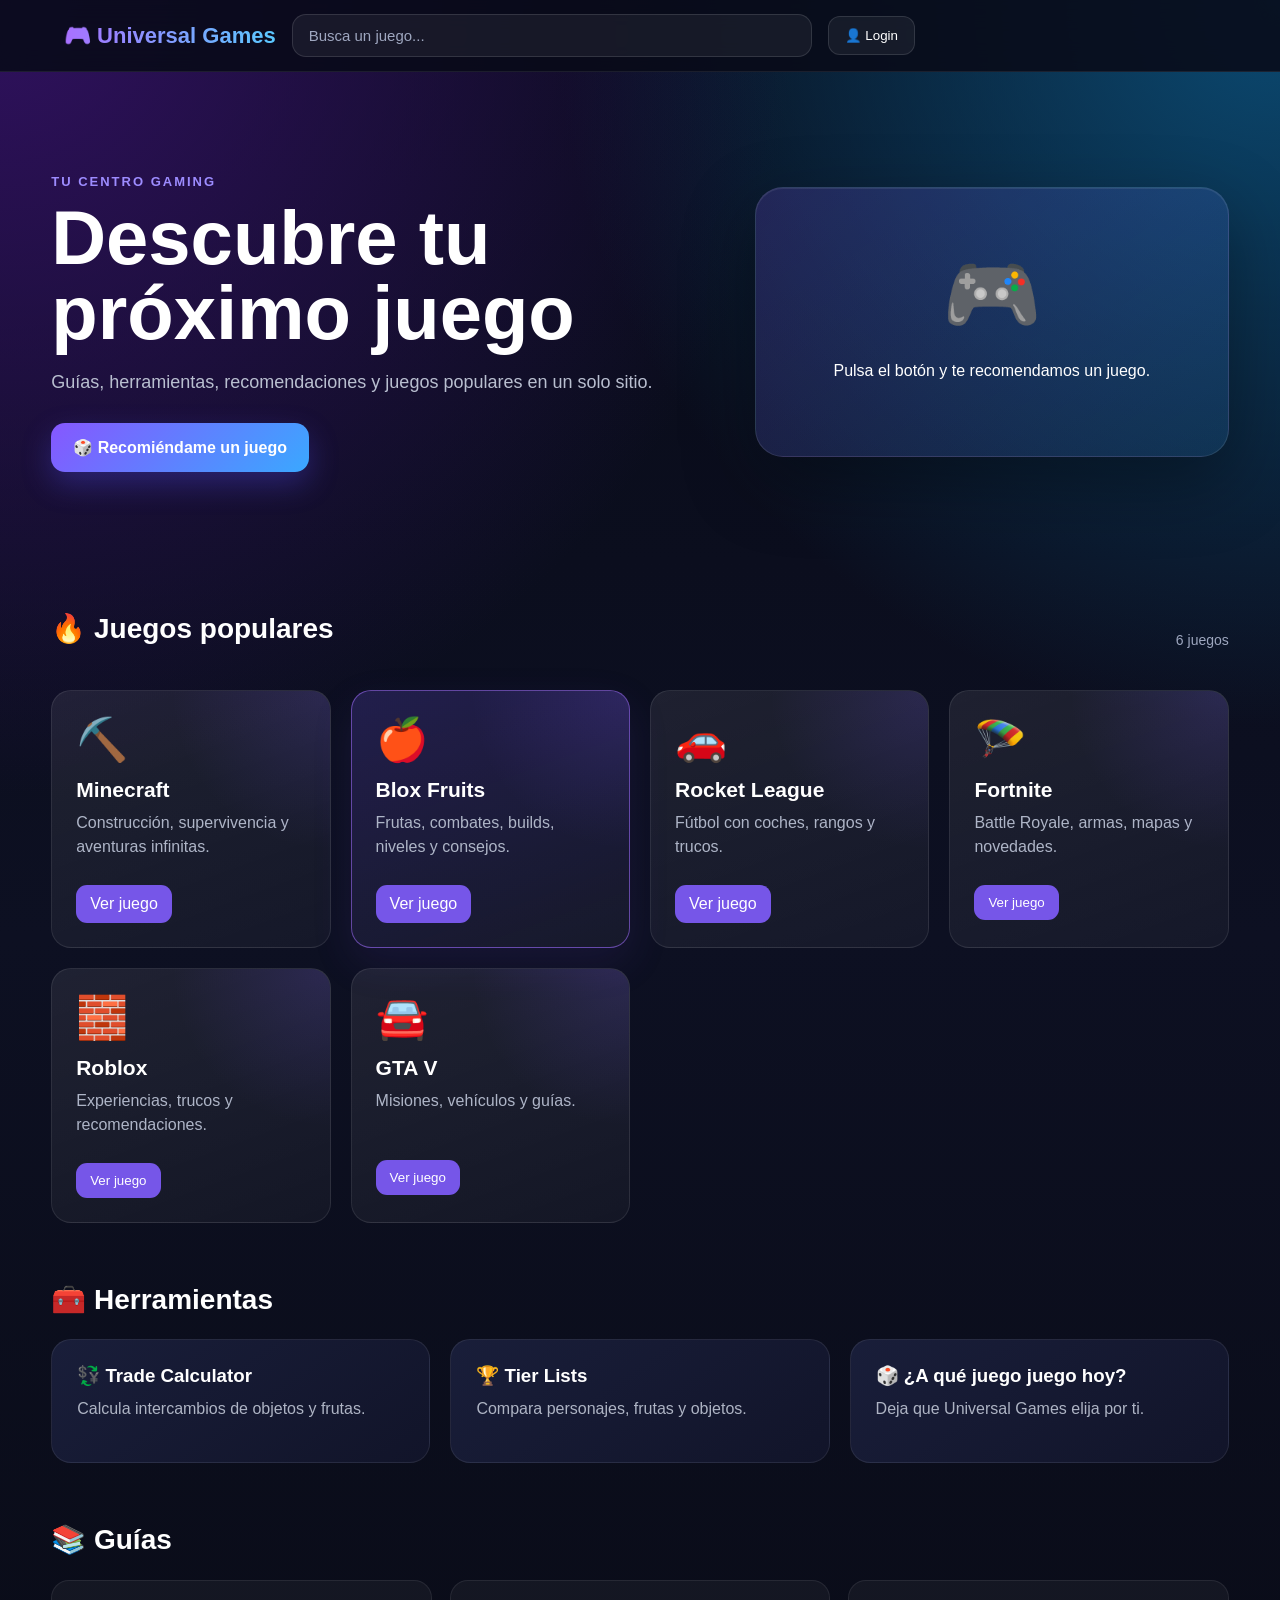
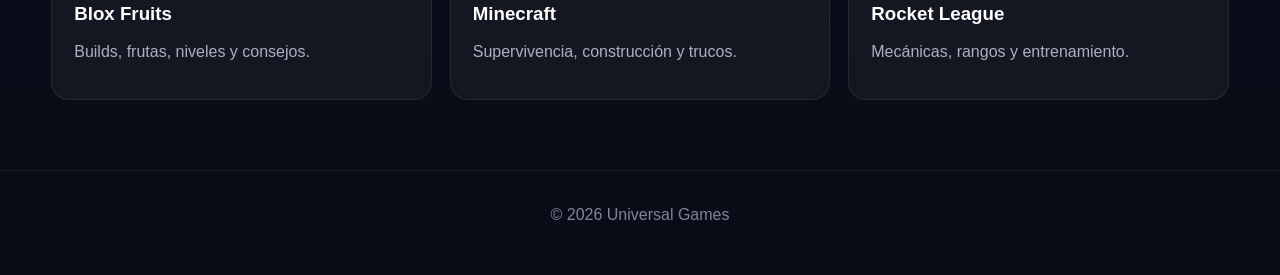
==== commit fc385ea5: "Replace button with link to Rocket League game" ====
--- a/index.html
+++ b/index.html
@@ -156,11 +156,7 @@
             rangos y trucos.
           </p>
 
-          <button
-            onclick="showGame('Rocket League')"
-          >
-            Ver juego
-          </button>
+          <a href="rocket-league.html">Ver juego</a>
         </article>
 
 
